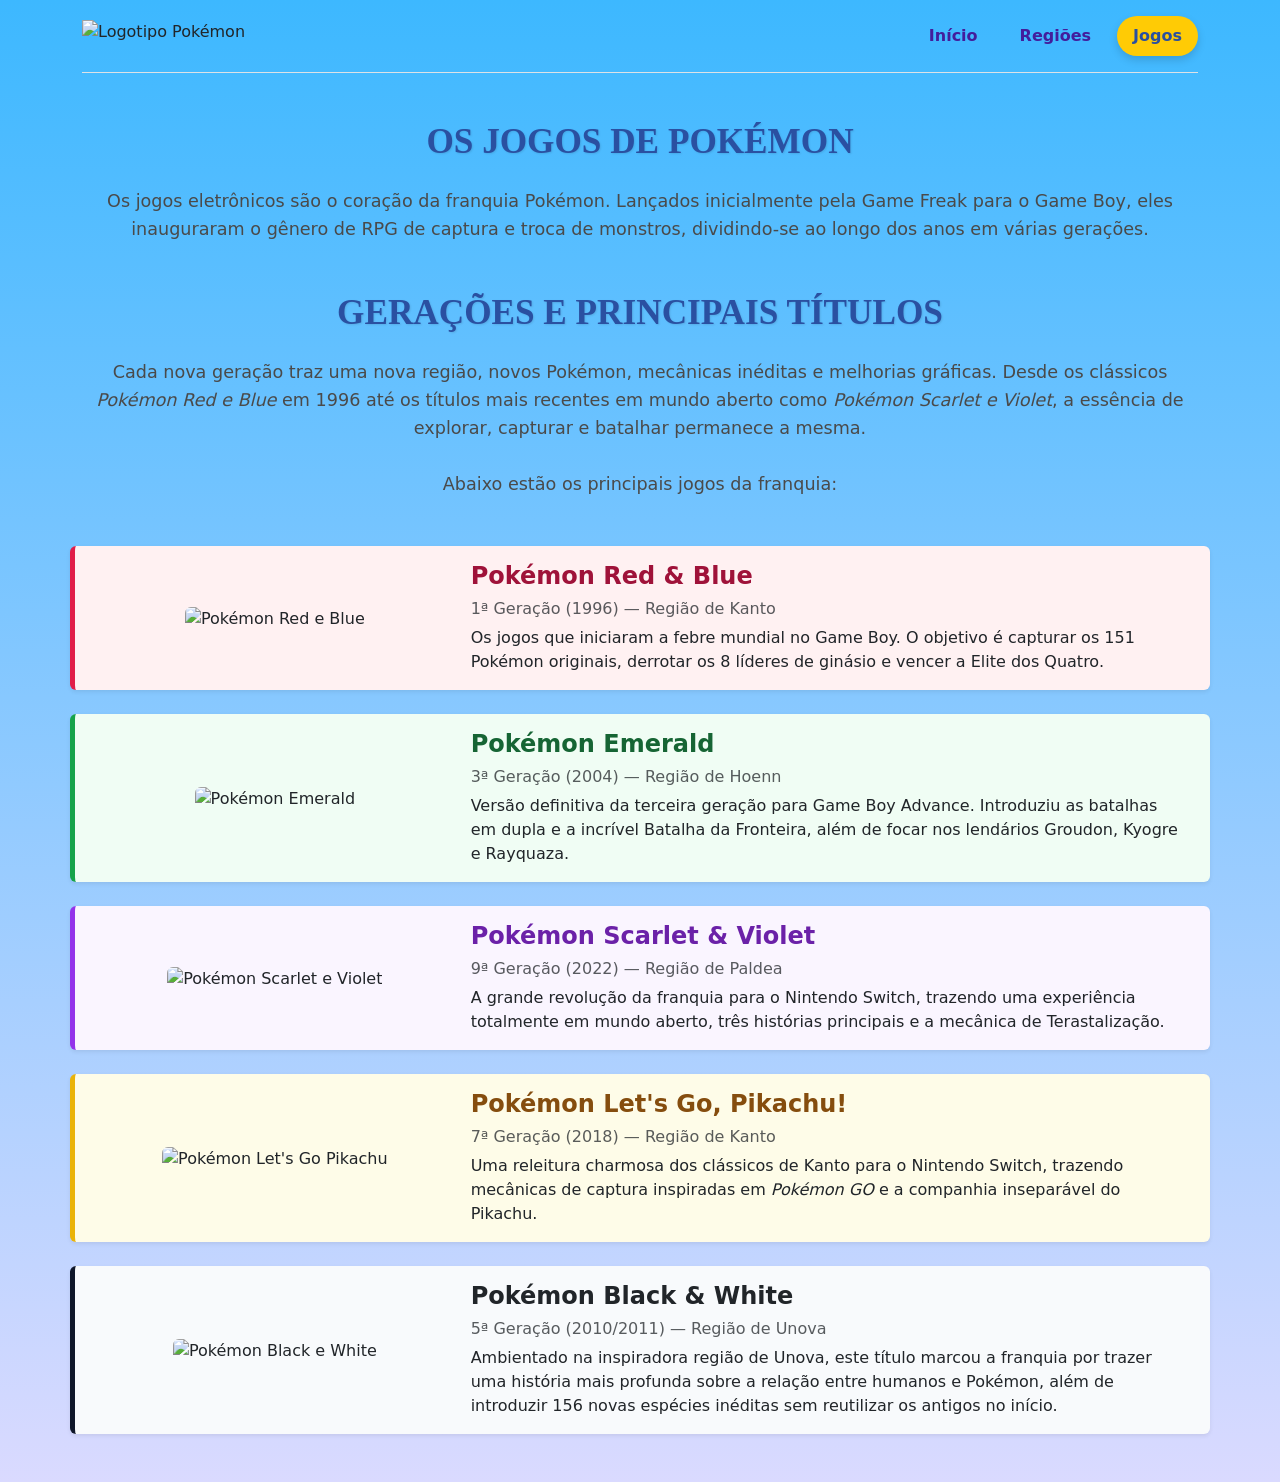
==== jogos.html @ d3c32e2c "Add files via upload" ====
<!DOCTYPE html>
<html lang="pt-BR" xmlns:mso="urn:schemas-microsoft-com:office:office" xmlns:msdt="uuid:C2F41010-65B3-11d1-A29F-00AA00C14882">
  <head>
    <meta charset="utf-8" />
    <meta name="viewport" content="width=device-width, initial-scale=1" />
    <title>Pokémon - Jogos</title>
    <link
      href="https://cdn.jsdelivr.net/npm/bootstrap@5.3.3/dist/css/bootstrap.min.css"
      rel="stylesheet"
      integrity="sha384-QWTKZyjpPEjISv5WaRU9OFeRpok6YctnYmDr5pNlyT2bRjXh0JMhjY6hW+ALEwIH"
      crossorigin="anonymous"
    />
    <link rel="stylesheet" href="estilo.css" />
  </head>
  <body>
    <!-- Cabeçalho padrão -->
    <div class="container">
      <header class="d-flex flex-wrap justify-content-center py-3 mb-4 border-bottom">
        <a href="index.html" class="logo-link d-flex align-items-center mb-3 mb-md-0 me-md-auto text-dark text-decoration-none">
          <img src="imagens/R.png" alt="Logotipo Pokémon" height="32">
        </a>
        <ul class="nav nav-pills">
          <li class="nav-item">
            <a href="index.html" class="nav-link">Início</a>
          </li>
          <li class="nav-item">
            <a href="regioes.html" class="nav-link">Regiões</a>
          </li>
          <li class="nav-item">
            <a href="jogos.html" class="nav-link active" aria-current="page">Jogos</a>
          </li>
        </ul>
      </header>
    </div>
    
    <!-- CONTEÚDO DA PÁGINA DE JOGOS -->
    <div class="container my-5 RESUMO">
      <h1 class="mb-4"><strong>OS JOGOS DE POKÉMON</strong></h1>
      <p>Os jogos eletrônicos são o coração da franquia Pokémon. Lançados inicialmente pela Game Freak para o Game Boy, eles inauguraram o gênero de RPG de captura e troca de monstros, dividindo-se ao longo dos anos em várias gerações.</p>
      
      <h2 class="mt-5 mb-4"><strong>GERAÇÕES E PRINCIPAIS TÍTULOS</strong></h2>
      <p>Cada nova geração traz uma nova região, novos Pokémon, mecânicas inéditas e melhorias gráficas. Desde os clássicos <em>Pokémon Red e Blue</em> em 1996 até os títulos mais recentes em mundo aberto como <em>Pokémon Scarlet e Violet</em>, a essência de explorar, capturar e batalhar permanece a mesma.<br><br>Abaixo estão os principais jogos da franquia:</p>
    </div>

    <!-- SEÇÃO DE PILAR DE JOGOS -->
    <div class="container mb-5">
      
      <!-- Jogo 1: Pokémon Red & Blue (Estilo Vermelho/Azul Clássico) -->
      <div class="row align-items-center mb-4 p-3 rounded shadow-sm text-dark" style="background-color: #fff1f2; border-left: 5px solid #e11d48;">
        <div class="col-md-4 text-center mb-3 mb-md-0">
          <img src="imagensjogos/Pokemon-Red-and-Blue-main.jpg" alt="Pokémon Red e Blue" class="img-fluid rounded" style="max-height: 200px;">
        </div>
        <div class="col-md-8">
          <h3 class="h4" style="color: #9f1239;"><strong>Pokémon Red & Blue</strong></h3>
          <h6 class="text-muted">1ª Geração (1996) — Região de Kanto</h6>
          <p class="mb-0">Os jogos que iniciaram a febre mundial no Game Boy. O objetivo é capturar os 151 Pokémon originais, derrotar os 8 líderes de ginásio e vencer a Elite dos Quatro.</p>
        </div>
      </div>

      <!-- Jogo 2: Pokémon Emerald (Estilo Verde Esmeralda Suave) -->
      <div class="row align-items-center mb-4 p-3 rounded shadow-sm text-dark" style="background-color: #f0fdf4; border-left: 5px solid #16a34a;">
        <div class="col-md-4 text-center mb-3 mb-md-0">
          <img src="imagensjogos/Pokémon_Emerald_cover.png" alt="Pokémon Emerald" class="img-fluid rounded" style="max-height: 200px;">
        </div>
        <div class="col-md-8">
          <h3 class="h4" style="color: #166534;"><strong>Pokémon Emerald</strong></h3>
          <h6 class="text-muted">3ª Geração (2004) — Região de Hoenn</h6>
          <p class="mb-0">Versão definitiva da terceira geração para Game Boy Advance. Introduziu as batalhas em dupla e a incrível Batalha da Fronteira, além de focar nos lendários Groudon, Kyogre e Rayquaza.</p>
        </div>
      </div>

      <!-- Jogo 3: Pokémon Scarlet & Violet (Estilo Laranja/Roxo Moderno) -->
      <div class="row align-items-center mb-4 p-3 rounded shadow-sm text-dark" style="background-color: #faf5ff; border-left: 5px solid #9333ea;">
        <div class="col-md-4 text-center mb-3 mb-md-0">
          <img src="imagensjogos/Pokémon_Scarlet_Violet_artes.jpg" alt="Pokémon Scarlet e Violet" class="img-fluid rounded" style="max-height: 200px;">
        </div>
        <div class="col-md-8">
          <h3 class="h4" style="color: #6b21a8;"><strong>Pokémon Scarlet & Violet</strong></h3>
          <h6 class="text-muted">9ª Geração (2022) — Região de Paldea</h6>
          <p class="mb-0">A grande revolução da franquia para o Nintendo Switch, trazendo uma experiência totalmente em mundo aberto, três histórias principais e a mecânica de Terastalização.</p>
        </div> 
      </div>

      <!-- Jogo 4: Pokémon Let's Go, Pikachu! (Estilo Amarelo Elétrico Suave) -->
      <div class="row align-items-center mb-4 p-3 rounded shadow-sm text-dark" style="background-color: #fefce8; border-left: 5px solid #eab308;">
        <div class="col-md-4 text-center mb-3 mb-md-0">
          <img src="imagensjogos/71w18E60zzL.jpg" alt="Pokémon Let's Go Pikachu" class="img-fluid rounded" style="max-height: 200px;">
        </div>
        <div class="col-md-8">
          <h3 class="h4" style="color: #854d0e;"><strong>Pokémon Let's Go, Pikachu!</strong></h3>
          <h6 class="text-muted">7ª Geração (2018) — Região de Kanto</h6>
          <p class="mb-0">Uma releitura charmosa dos clássicos de Kanto para o Nintendo Switch, trazendo mecânicas de captura inspiradas em <em>Pokémon GO</em> e a companhia inseparável do Pikachu.</p>
        </div>
      </div>

      <!-- Jogo 5: Pokémon Black & White (Estilo Monocromático Elegante) -->
      <div class="row align-items-center mb-4 p-3 rounded shadow-sm text-dark" style="background-color: #f8fafc; border-left: 5px solid #0f172a;">
        <div class="col-md-4 text-center mb-3 mb-md-0">
          <img src="imagensjogos/bw1.jpg" alt="Pokémon Black e White" class="img-fluid rounded" style="max-height: 200px;">
        </div>
        <div class="col-md-8">
          <h3 class="h4 text-dark"><strong>Pokémon Black & White</strong></h3>
          <h6 class="text-muted">5ª Geração (2010/2011) — Região de Unova</h6>
          <p class="mb-0">Ambientado na inspiradora região de Unova, este título marcou a franquia por trazer uma história mais profunda sobre a relação entre humanos e Pokémon, além de introduzir 156 novas espécies inéditas sem reutilizar os antigos no início.</p>
        </div>
      </div>

    </div>

    <!-- SCRIPT -->
    <script
      src="https://cdn.jsdelivr.net/npm/bootstrap@5.3.3/dist/js/bootstrap.bundle.min.js"
      integrity="sha384-YvpcrYf0tY3lHB60NNkmXc5s9fDVZLESaAA55NDzOxhy9GkcIdslK1eN7N6jIeHz"
      crossorigin="anonymous"
    ></script>
  </body>
</html>
---- estilo.css ----
body {
    background: linear-gradient(to bottom, #3db8ff 0%, #dadaff 100%);
    min-height: 100vh;
    color: #333; 
}

/* Efeito no Logo */
.logo-link img {
  transition: transform 0.3s ease;
}

.logo-link:hover img {
  transform: scale(1.08); /* Aumenta levemente ao passar o mouse */
}

/* Estilização personalizada para os botões do menu */
.nav-pills .nav-link {
  color: #431d9c;
  font-weight: 600;
  border-radius: 50rem; /* Deixa as pílulas bem arredondadas */
  padding: 8px 16px;
  transition: all 0.3s ease-in-out;
}

/* Efeito ao passar o mouse por cima dos links inativos */
.nav-pills .nav-link:hover {
  color: #fffffe; /* Amarelo clássico Pokémon */
  background-color: #3b4cca; /* Azul clássico Pokémon */
  transform: translateY(-2px); /* Efeito de leve elevação */
}

/* Botão ativo (página atual) */
.nav-pills .nav-link.active {
  background-color: #ffcb05 !important;
  color: #2a50a1 !important;
  box-shadow: 0 4px 8px rgba(0, 0, 0, 0.15);
}

.nav-pills {
  gap: 10px; /* Cria um espaço automático de 10px entre todos os botões */
}

.RESUMO{
  font-family:'Gill Sans', 'Gill Sans MT', Calibri, 'Trebuchet MS', sans-serif;
  margin-bottom: 1.5rem;
  line-height: 1.6;
  text-align: center;
}

.RESUMO h1 {
  color: #2a50a1;             /* Azul escuro Pokémon para combinar com o menu */
  font-family: 'Times New Roman', Times, serif;
  font-size: 2.2rem;          /* Deixa o título maior e mais imponente */
  margin-bottom: 15px;
  text-shadow: 1px 1px 2px rgba(0, 0, 0, 0.1);
}

.RESUMO p {
  font-family: system-ui, -apple-system, sans-serif; /* Troca o monospace por uma fonte mais limpa e legível */
  font-size: 1.1rem;
  color: #4a4a4a;             /* Um cinza escuro confortável para leitura */
  line-height: 1.6;           /* Aumenta o espaçamento entre as linhas para facilitar a leitura */
}

.RESUMO h2 {
  color: #2a50a1;             /* Azul escuro Pokémon para combinar com o menu */
  font-family: 'Times New Roman', Times, serif;
  font-size: 2.2rem;          /* Deixa o título maior e mais imponente */
  margin-bottom: 15px;
  text-shadow: 1px 1px 2px rgba(0, 0, 0, 0.1);
}

.RESUMO h3{
  color: #2a50a1;            
  font-family: 'Times New Roman', Times, serif;
  font-size: 2.2rem;          
  margin-bottom: 15px;
  text-shadow: 1px 1px 2px rgba(0, 0, 0, 0.1);
}

/* Garante que todas as imagens das regiões tenham um padrão visual bonito */
.RESUMO img {
  width: 100%;
  max-height: 450px;
  object-fit: cover;
}
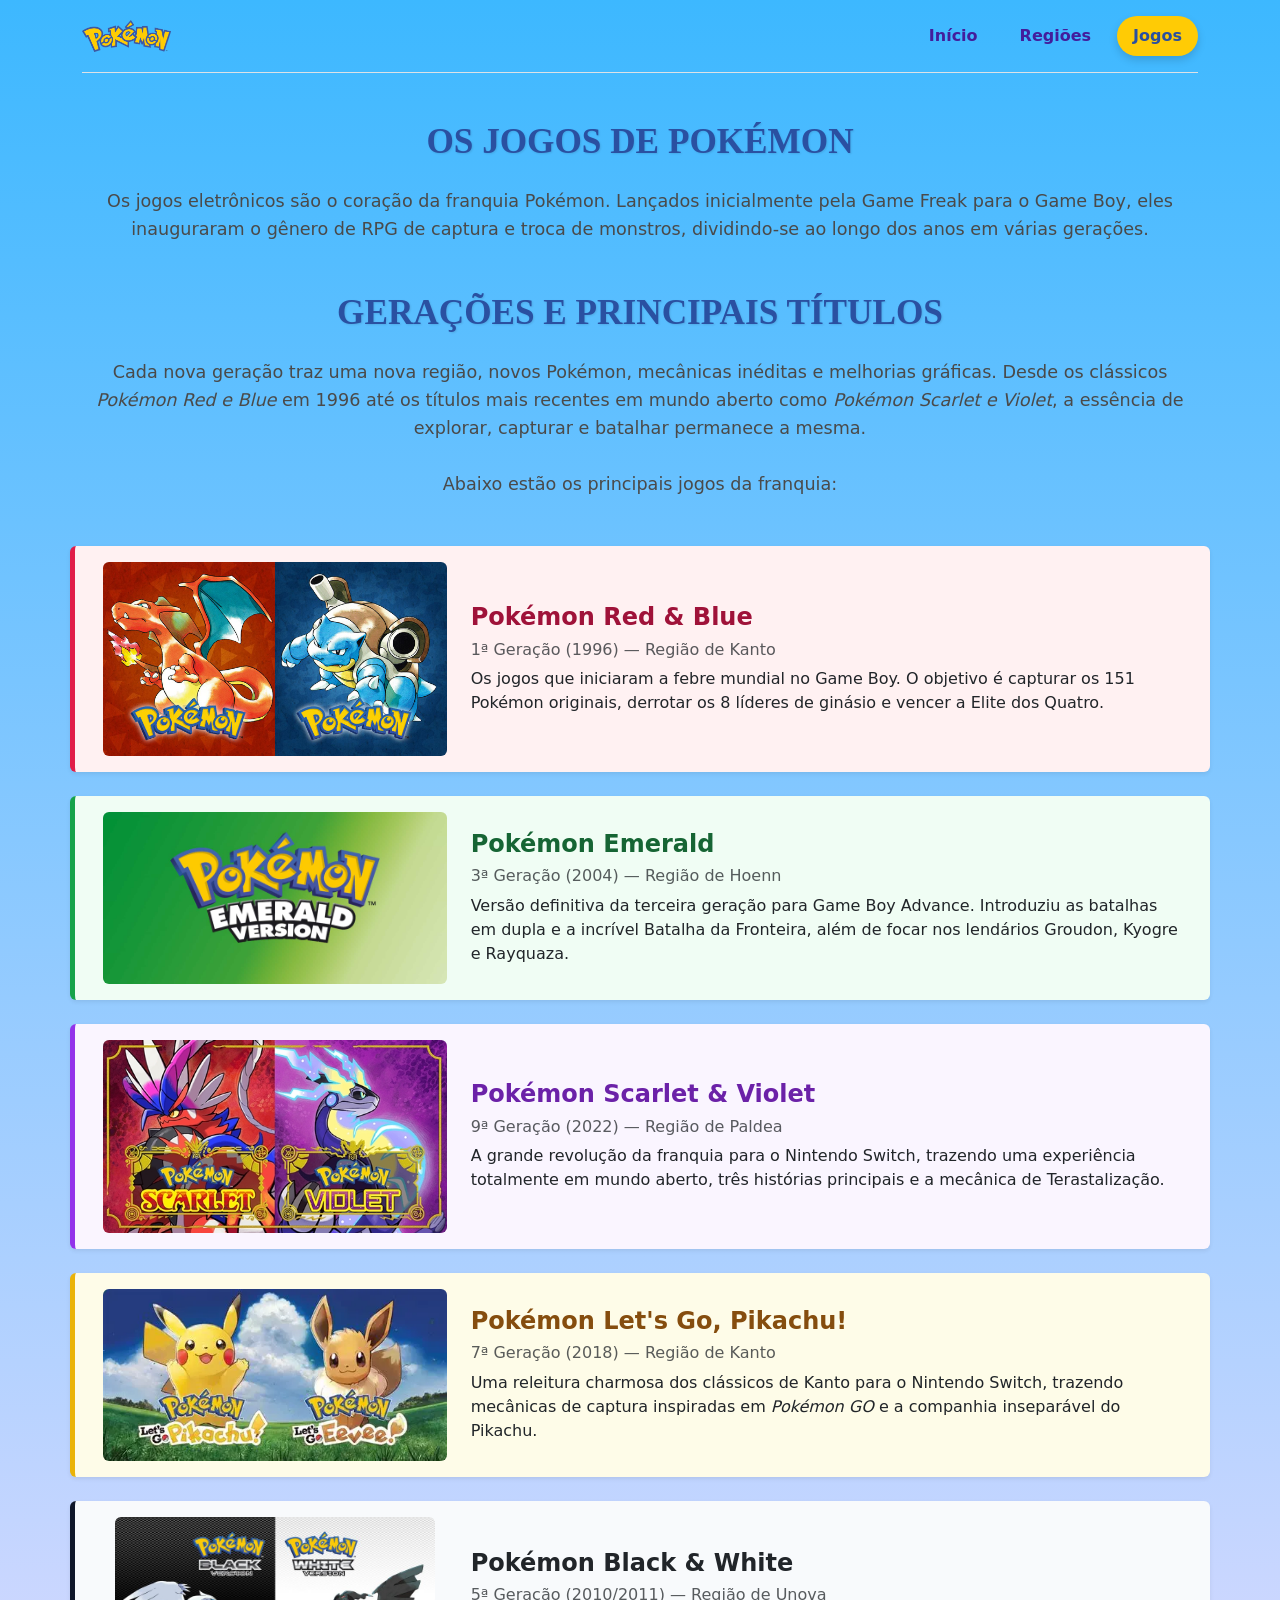
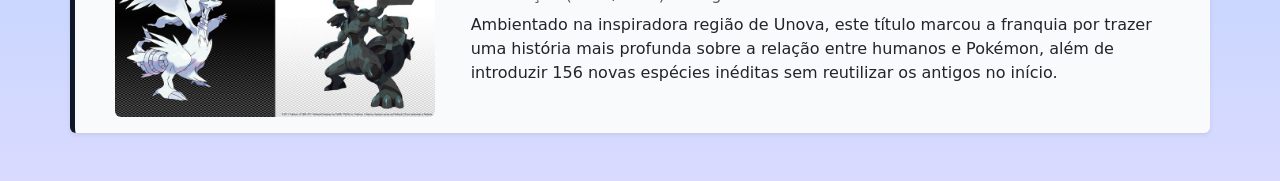
==== commit a2832d17: "ativdade pokemon" ====
--- a/jogos.html
+++ b/jogos.html
@@ -60,7 +60,7 @@
       <!-- Jogo 2: Pokémon Emerald (Estilo Verde Esmeralda Suave) -->
       <div class="row align-items-center mb-4 p-3 rounded shadow-sm text-dark" style="background-color: #f0fdf4; border-left: 5px solid #16a34a;">
         <div class="col-md-4 text-center mb-3 mb-md-0">
-          <img src="imagensjogos/Pokémon_Emerald_cover.png" alt="Pokémon Emerald" class="img-fluid rounded" style="max-height: 200px;">
+          <img src="imagens/pokemon-emerald.jpg" alt="Pokémon Emerald" class="img-fluid rounded" style="max-height: 200px;">
         </div>
         <div class="col-md-8">
           <h3 class="h4" style="color: #166534;"><strong>Pokémon Emerald</strong></h3>
@@ -84,7 +84,7 @@
       <!-- Jogo 4: Pokémon Let's Go, Pikachu! (Estilo Amarelo Elétrico Suave) -->
       <div class="row align-items-center mb-4 p-3 rounded shadow-sm text-dark" style="background-color: #fefce8; border-left: 5px solid #eab308;">
         <div class="col-md-4 text-center mb-3 mb-md-0">
-          <img src="imagensjogos/71w18E60zzL.jpg" alt="Pokémon Let's Go Pikachu" class="img-fluid rounded" style="max-height: 200px;">
+          <img src="imagens/OIP.webp" alt="Pokémon Let's Go Pikachu" class="img-fluid rounded" style="max-height: 200px;">
         </div>
         <div class="col-md-8">
           <h3 class="h4" style="color: #854d0e;"><strong>Pokémon Let's Go, Pikachu!</strong></h3>
